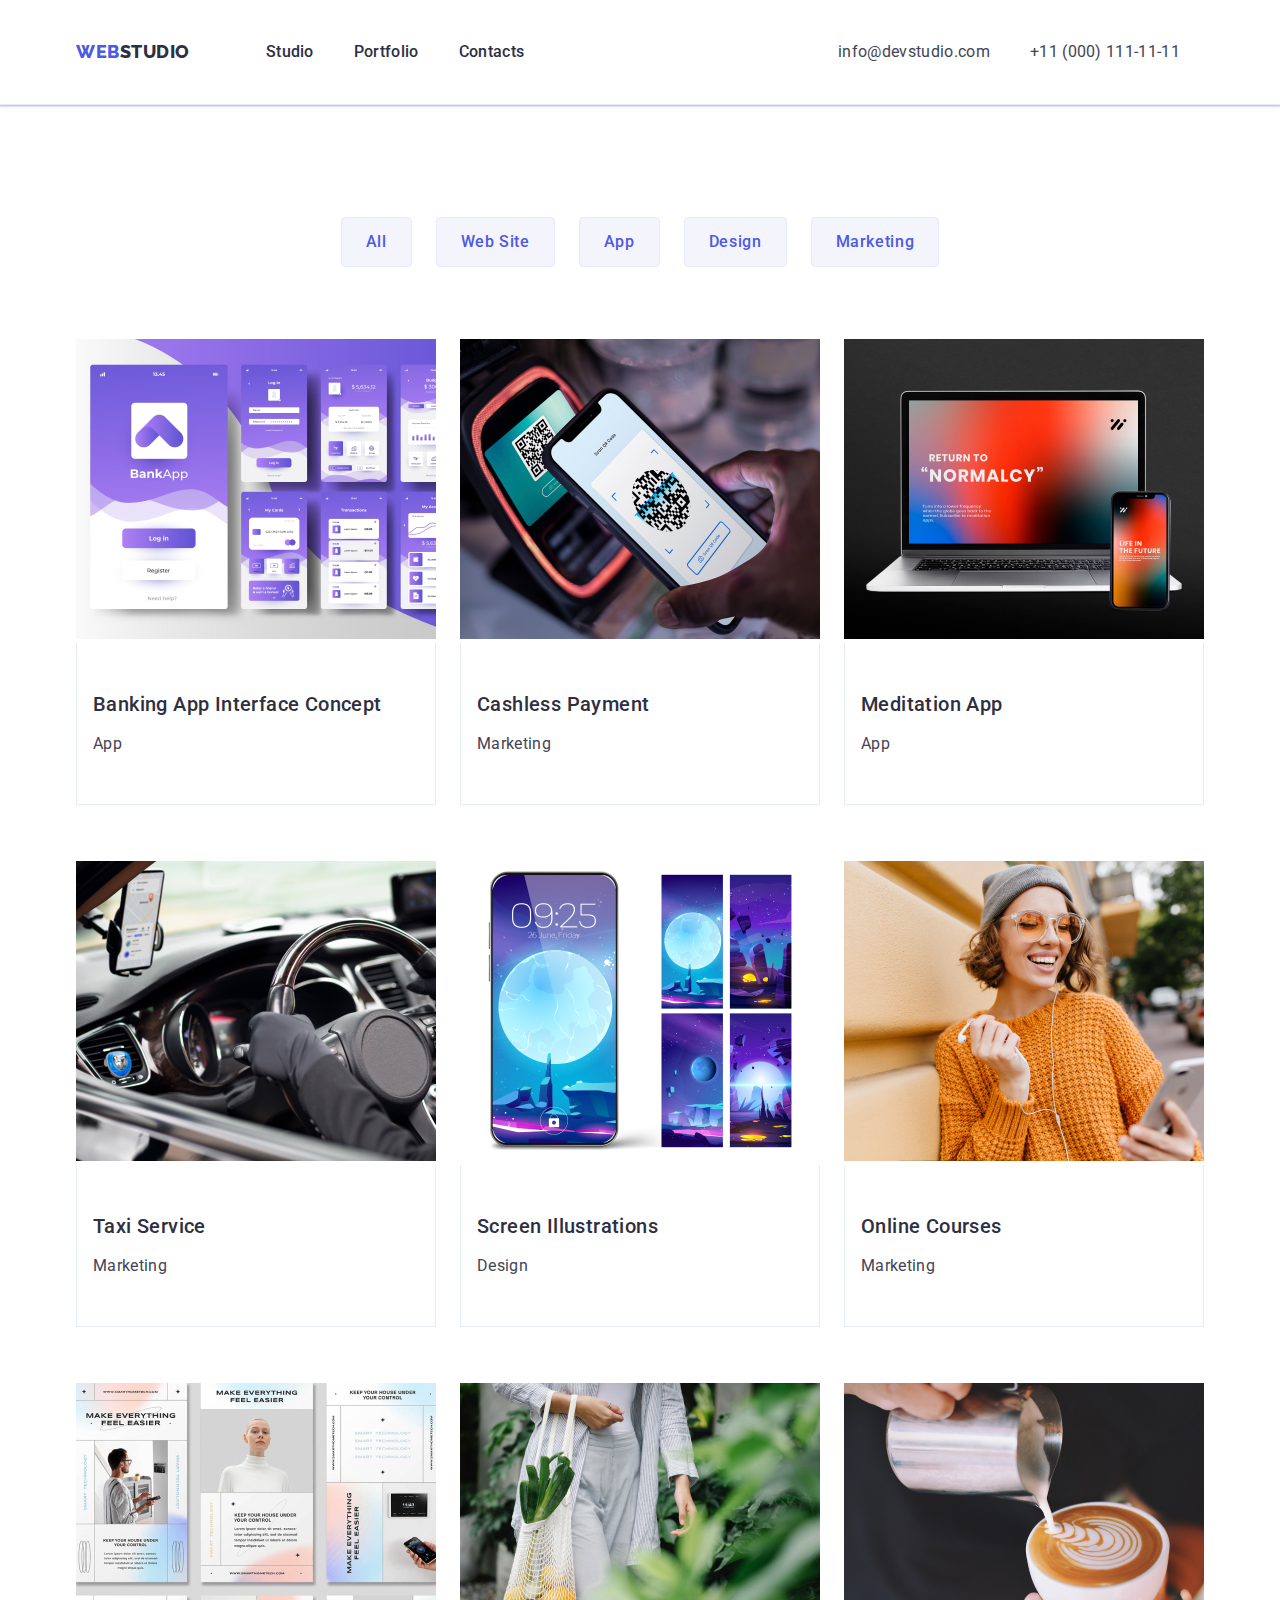
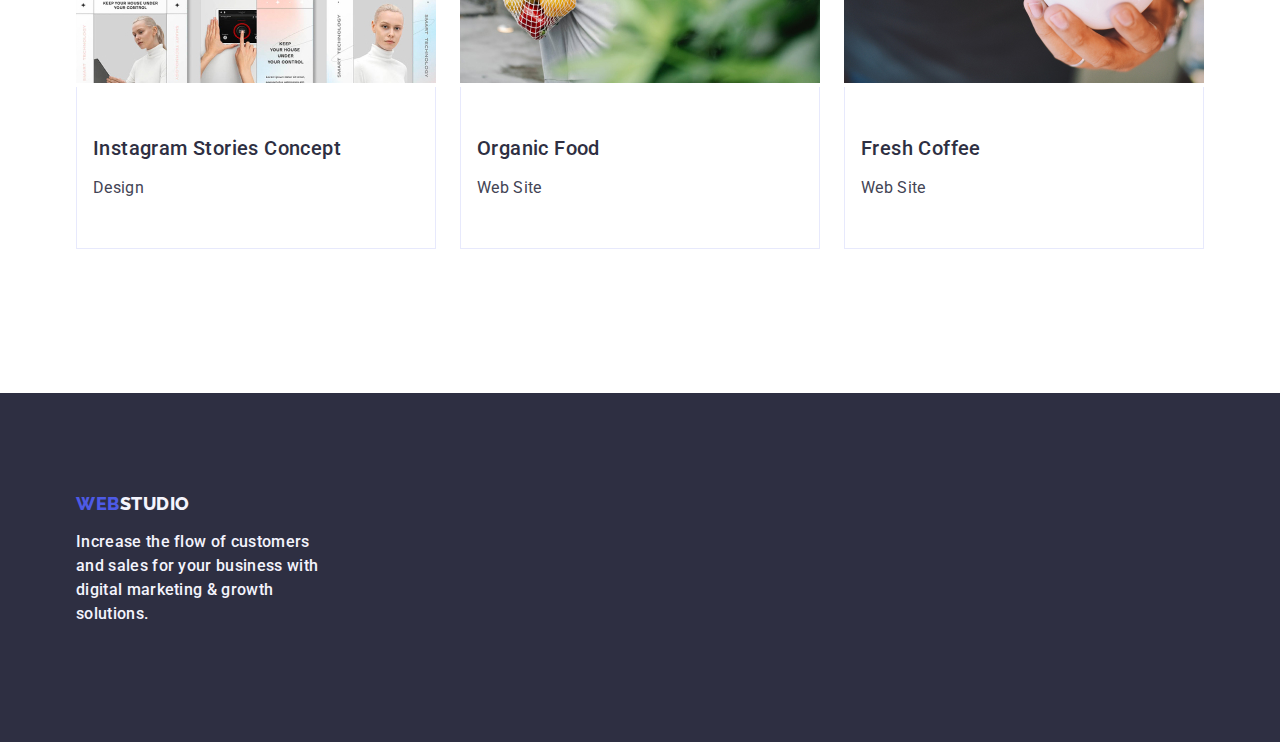
==== portfolio.html @ 09ea51d0 "Initial commit" ====
<!DOCTYPE html>
<html lang="en">
  <head>
    <meta charset="UTF-8" />
    <meta name="viewport" content="width=device-width, initial-scale=1.0" />
    <link rel="preconnect" href="https://fonts.googleapis.com" />
    <link rel="preconnect" href="https://fonts.gstatic.com" crossorigin />
    <link
      href="https://fonts.googleapis.com/css2?family=Raleway:wght@700&family=Roboto:wght@400;500;700;900&display=swap"
      rel="stylesheet"
    />
    <link
      rel="stylesheet"
      href="https://cdnjs.cloudflare.com/ajax/libs/modern-normalize/2.0.0/modern-normalize.min.css"
    />
    <link rel="stylesheet" href="./css/styles.css" />
    <title>Portfolio</title>
  </head>
  <body>
    <!-- Header -->
    <header class="main-header">
      <div class="div-class container">
        <nav class="nav-nav">
          <a href="./index.html" class="logo link"
            >Web<span class="logo-span">Studio</span></a
          >
          <ul class="nav-bar list">
            <li><a href="./index.html" class="tab-bar link">Studio</a></li>
            <li>
              <a href="./portfolio.html" class="tab-bar link">Portfolio</a>
            </li>
            <li><a href="" class="tab-bar link">Contacts</a></li>
          </ul>
        </nav>
        <address class="address-bar">
          <ul class="list list-class">
            <li>
              <a href="mailto:info@devstudio.com" class="address-elm link"
                >info@devstudio.com</a
              >
            </li>
            <li>
              <a href="tel:+110001111111" class="address-elm link">
                +11 (000) 111-11-11</a
              >
            </li>
          </ul>
        </address>
      </div>
    </header>
    <main>
      <section class="porto-section">
        <!--section-buttons-->
        <div class="container">
          <h1 class="visually-hidden">Everithing you need</h1>
          <ul class="list porto-list">
            <li><button type="button" class="push-me">All</button></li>
            <li><button type="button" class="push-me">Web Site</button></li>
            <li><button type="button" class="push-me">App</button></li>
            <li><button type="button" class="push-me">Design</button></li>
            <li><button type="button" class="push-me">Marketing</button></li>
          </ul>
          <!--section-photoes-->
          <ul class="list big-list">
            <li class="big-li">
              <a href="" class="link"
                ><img
                  src="./images/img11.jpg"
                  alt="banking app interface concept"
                  width="360"
                />
                <div class="about-link">
                  <h2 class="photo-line">Banking App Interface Concept</h2>
                  <p class="p-line">App</p>
                </div></a
              >
            </li>
            <li class="big-li">
              <a href="" class="link"
                ><img
                  src="./images/img21.jpg"
                  alt="cashless payment"
                  width="360"
                />
                <div class="about-link">
                  <h2 class="photo-line">Cashless Payment</h2>
                  <p class="p-line">Marketing</p>
                </div></a
              >
            </li>
            <li class="big-li">
              <a href="" class="link"
                ><img
                  src="./images/img31.jpg"
                  alt="photo laptop and phone"
                  width="360"
                />
                <div class="about-link">
                  <h2 class="photo-line">Meditation App</h2>
                  <p class="p-line">App</p>
                </div></a
              >
            </li>
            <li class="big-li">
              <a href="" class="link"
                ><img
                  src="./images/img41.jpg"
                  alt="photo-dashboard"
                  width="360"
                />
                <div class="about-link">
                  <h2 class="photo-line">Taxi Service</h2>
                  <p class="p-line">Marketing</p>
                </div></a
              >
            </li>
            <li class="big-li">
              <a href="" class="link"
                ><img
                  src="./images/img51.jpg"
                  alt="screen of a phone"
                  width="360"
                />
                <div class="about-link">
                  <h2 class="photo-line">Screen Illustrations</h2>
                  <p class="p-line">Design</p>
                </div></a
              >
            </li>
            <li class="big-li">
              <a href="" class="link"
                ><img
                  src="./images/img61.jpg"
                  alt="photo young woman"
                  width="360"
                />
                <div class="about-link">
                  <h2 class="photo-line">Online Courses</h2>
                  <p class="p-line">Marketing</p>
                </div></a
              >
            </li>
            <li class="big-li">
              <a href="" class="link"
                ><img
                  src="./images/img71.jpg"
                  alt="Instagram Stories"
                  width="360"
                />
                <div class="about-link">
                  <h2 class="photo-line">Instagram Stories Concept</h2>
                  <p class="p-line">Design</p>
                </div></a
              >
            </li>
            <li class="big-li">
              <a href="" class="link"
                ><img
                  src="./images/img81.jpg"
                  alt="photo vegetabels"
                  width="360"
                />
                <div class="about-link">
                  <h2 class="photo-line">Organic Food</h2>
                  <p class="p-line">Web Site</p>
                </div></a
              >
            </li>
            <li class="big-li">
              <a href="" class="link"
                ><img
                  src="./images/img91.jpg"
                  alt="cup of coffee"
                  width="360"
                />
                <div class="about-link">
                  <h2 class="photo-line">Fresh Coffee</h2>
                  <p class="p-line">Web Site</p>
                </div></a
              >
            </li>
          </ul>
        </div>
      </section>
    </main>
    <!-- Footer -->
    <footer class="big-toe">
      <div class="container">
        <a href="./index.html" class="logo link"
          >Web<span class="span-logo">Studio</span></a
        >
        <p class="p-footer">
          Increase the flow of customers and sales for your business with
          digital marketing & growth solutions.
        </p>
      </div>
    </footer>
  </body>
</html>
---- css/styles.css ----
:root {
  --white-color: #ffffff;
  --navy-color: #2e2f42;
  --iris-color: #4d5ae5;
  --ocean-color: #404bbf;
  --cloud-color: #f4f4fd;
  --slate-color: #434455;
}
/*Global Styles*/
body {
  color: var(--slate-color);
  font-family: "Roboto", sans-serif;
}
/*Header classes*/
.main-header {
  border-bottom: 1px solid #e7e9fc;
  box-shadow: 0px 2px 1px rgba(46, 47, 66, 0.08),
    0px 1px 1px rgba(46, 47, 66, 0.16), 0px 1px 6px rgba(46, 47, 66, 0.08);
}
.div-class {
  display: flex;
  justify-content: space-between;
}
.container {
  width: 1158px;
  margin: 0 auto;
  padding: 0 15px;
}
.nav-nav {
  display: flex;
  align-items: center;
}
.logo {
  color: var(--iris-color);
  font-family: "Raleway", sans-serif;
  font-size: 18px;
  font-style: normal;
  font-weight: 800;
  line-height: 1.17;
  letter-spacing: 0.03em;
  text-transform: uppercase;
  margin-right: 76px;
}
.link {
  text-decoration: none;
}
.logo-span {
  color: var(--navy-color);
}
.nav-bar {
  list-style: none;
  display: flex;
  gap: 40px;
}
.list {
  list-style-type: none;
  padding: 0;
}
.tab-bar {
  color: var(--NAVY-BLUE, #2e2f42);
  font-size: 16px;
  font-weight: 500;
  line-height: 1.5;
  letter-spacing: 0.02em;
  padding: 24px 0;
}
.tab-bar:hover,
.tab-bar:focus {
  color: var(--ocean-color);
}
.address-bar {
  font-style: normal;
  list-style-type: none;
  display: flex;
  align-items: center;
  gap: 40;
}
.list-class {
  display: flex;
  gap: 40px;
  padding: 24px;
}
.address-elm {
  color: var(--slate-color);
  font-weight: 400;
  font-size: 16px;
  line-height: 1.5;
  letter-spacing: 0.02em;
  text-decoration: none;
}
.address-elm:hover,
.address-elm:focus {
  color: var(--ocean-color);
}
/*Section 1*/
.hero-section {
  padding: 188px 0;
  margin: auto;
}
.styling {
  background-image: linear-gradient(
      rgba(46, 47, 66, 0.7),
      rgba(46, 47, 66, 0.7)
    ),
    url(../images/people-office.jpg);
  max-width: 1440px;
  background-repeat: no-repeat;
  background-position: center;
  background-size: cover;
}
.hero-title {
  color: var(--white-color);
  margin: 0 auto;
  font-size: 56px;
  line-height: 1.07;
  text-align: center;
  letter-spacing: 0.02em;
  max-width: 496px;
}
.hero-button {
  margin: 0 auto;
  background-color: var(--IRIS, #4d5ae5);
  font-family: "Roboto", sans-serif;
  font-weight: 500;
  font-size: 16px;
  line-height: 1.5;
  letter-spacing: 0.04em;
  color: var(--WHITE, #fff);
  display: block;
  min-width: 169px;
  height: 56px;
  border: none;
  border-radius: 4px;
  cursor: pointer;
  margin-top: 48px;
}
.hero-button:hover,
.hero-button:focus {
  color: var(--ocean-color);
}
/* Section 2 */
.how-to-do-it {
  padding: 120px 0;
}
.visually-hidden {
  position: absolute;
  width: 1px;
  height: 1px;
  margin: -1px;
  border: 0;
  padding: 0;
  white-space: nowrap;
  clip-path: inset(100%);
  clip: rect(0 0 0 0);
  overflow: hidden;
}
.best-list {
  display: flex;
  gap: 24px;
  padding: 0;
}
.best-list-elm {
  width: 100%;
  min-width: 264px;
}
.icons {
  display: flex;
  align-items: center;
  justify-content: center;
  height: 112px;
  background-color: var(--cloud-color);
  border-radius: 4px;
  margin-bottom: 8px;
}
.joker {
  color: var(--navy-color);
  font-weight: 500;
  font-size: 20px;
  line-height: 1.2;
  letter-spacing: 0.02em;
  margin-bottom: 8px;
  text-align: center;
}
.joker-plus {
  width: calc((100% - 72px) / 4);
}
.the-joker {
  font-size: 16px;
  line-height: 1.5;
  letter-spacing: 0.02em;
}
/* Sectia 3 */
.what-we-do {
  padding-bottom: 120px;
}
.what-we-do-list {
  display: flex;
  gap: 24px;
  padding: 0;
}
.team-and-job {
  color: var(--navy-color);
  font-size: 36px;
  line-height: 1.11;
  text-align: center;
  letter-spacing: 0.02em;
  text-transform: capitalize;
  margin-bottom: 72px;
}
.examples {
  flex-basis: calc((100% - 48px) / 3);
}
/* Section 4 */
.our-team {
  background-color: var(--cloud-color);
  padding: 120px 0;
}
.our-team-list {
  display: flex;
  gap: 24px;
  padding: 0;
}
.employee-list {
  flex-basis: calc((100% - 3 * 24px) / 4);
  border-radius: 0px 0px 4px 4px;
  background: var(--WHITE, #fff);
  box-shadow: 0px 2px 1px 0px rgba(46, 47, 66, 0.08),
    0px 1px 1px 0px rgba(46, 47, 66, 0.16),
    0px 1px 6px 0px rgba(46, 47, 66, 0.08);
}
.about-employee {
  padding: 32px 0;
}
.plus {
  text-align: center;
}
.media-employee {
  display: flex;
  gap: 24px;
  list-style: none;
  justify-content: center;
  padding-left: 0;
}
.list-team-svg {
  width: 40px;
  height: 40px;
}
.link-media {
  width: 100%;
  height: 100%;
  background-color: var(--iris-color);
  border-radius: 50%;
  display: flex;
  align-items: center;
  justify-content: center;
}
.link-media:hover,
.link-media:focus {
  background-color: #404bbf;
}
.svg-media {
  fill: #f4f4fd;
}
/* Section 5 */
.customers {
  padding: 120px 0;
}
.customers-title {
  font-family: "Roboto", sans-serif;
  font-size: 36px;
  line-height: 1.11;
  color: #2e2f42;
  margin-bottom: 72px;
  text-align: center;
}
.list-of-media-channels {
  display: flex;
  gap: 24px;
  list-style: none;
  height: 88px;
  padding-left: 0;
}
.list-of-six {
  width: calc((100% - 120px) / 6);
}
.the-six-elm {
  width: 100%;
  height: 100%;
  border: 1px solid #8e8f99;
  border-radius: 4px;
  display: flex;
  align-items: center;
  justify-content: center;
  color: #8e8f99;
}
.the-six-elm:hover,
.the-six-elm:focus {
  border-color: #404bbf;
  color: #404bbf;
}
.svg-of-the-six {
  fill: currentColor;
}
/* Footer */
.big-toe {
  background-color: var(--navy-color);
  margin: 0 auto;
  padding: 100px 0;
  display: flex;
  max-width: 1440px;
}
.footer-div {
  align-items: baseline;
  display: flex;
  max-width: 1440px;
  padding-left: 156px;
}
.second-footer-class {
  margin-right: 120px;
  width: 264px;
  height: 72px;
}
.loggos-f {
  display: inline-block;
  margin-bottom: 16px;
}
.span-logo {
  color: var(--cloud-color);
}
.p-footer {
  font-weight: 500;
  font-size: 16px;
  line-height: 1.5;
  letter-spacing: 0.02em;
  color: #f4f4fd;
  margin-bottom: 16px;
  max-width: 264px;
}
.second-p-footer {
  font-weight: 500;
  font-size: 16px;
  line-height: 1.5;
  letter-spacing: 0.02em;
  color: #ffffffff;
  margin-bottom: 16px;
}
.list-of-media-footer {
  display: flex;
  gap: 16px;
  list-style: none;
  padding-left: 0;
}
.list-of-four {
  width: 40px;
  height: 40px;
}
.the-four-elm {
  width: 100%;
  height: 100%;
  background-color: #4d5ae5;
  border-radius: 50%;
  display: flex;
  align-items: center;
  justify-content: center;
}
.the-four-elm:hover,
.the-four-elm:focus {
  background-color: #31d0aa;
}
.svg-of-the-four {
  fill: #f4f4f4fd;
}
/* Portfolio */
.porto-section {
  padding: 96px 0 120px 0;
}
.porto-list {
  display: flex;
  padding: 0;
  justify-content: center;
  gap: 24px;
  margin-bottom: 72px;
}
.push-me {
  font-family: "Roboto", sans-serif;
  color: var(--iris-color);
  font-weight: 500;
  font-size: 16px;
  line-height: 1.5;
  letter-spacing: 0.04em;
  background-color: var(--cloud-color);
  cursor: pointer;
  border: 1px solid #e7e9fc;
  padding: 12px 24px;
  border-radius: 4px;
}
.push-me:hover,
.push-me:focus {
  background-color: var(--ocean-color);
  color: var(--white-color);
}
.big-list {
  display: flex;
  padding: 0;
  flex-wrap: wrap;
  column-gap: 24px;
  row-gap: 48px;
}
.big-li {
  width: calc((100% - 48px) / 3);
}
.about-link {
  padding: 32px 16px;
  border: 1px solid #e7e9fc;
  border-top: 0;
  margin-bottom: 8px;
}
.photo-line {
  font-weight: 500;
  font-size: 20px;
  line-height: 1.2;
  letter-spacing: 0.02em;
  color: var(--navy-color);
  margin-bottom: 8px;
}
.p-line {
  font-size: 16px;
  line-height: 1.5;
  letter-spacing: 0.02em;
  color: var(--slate-color);
}
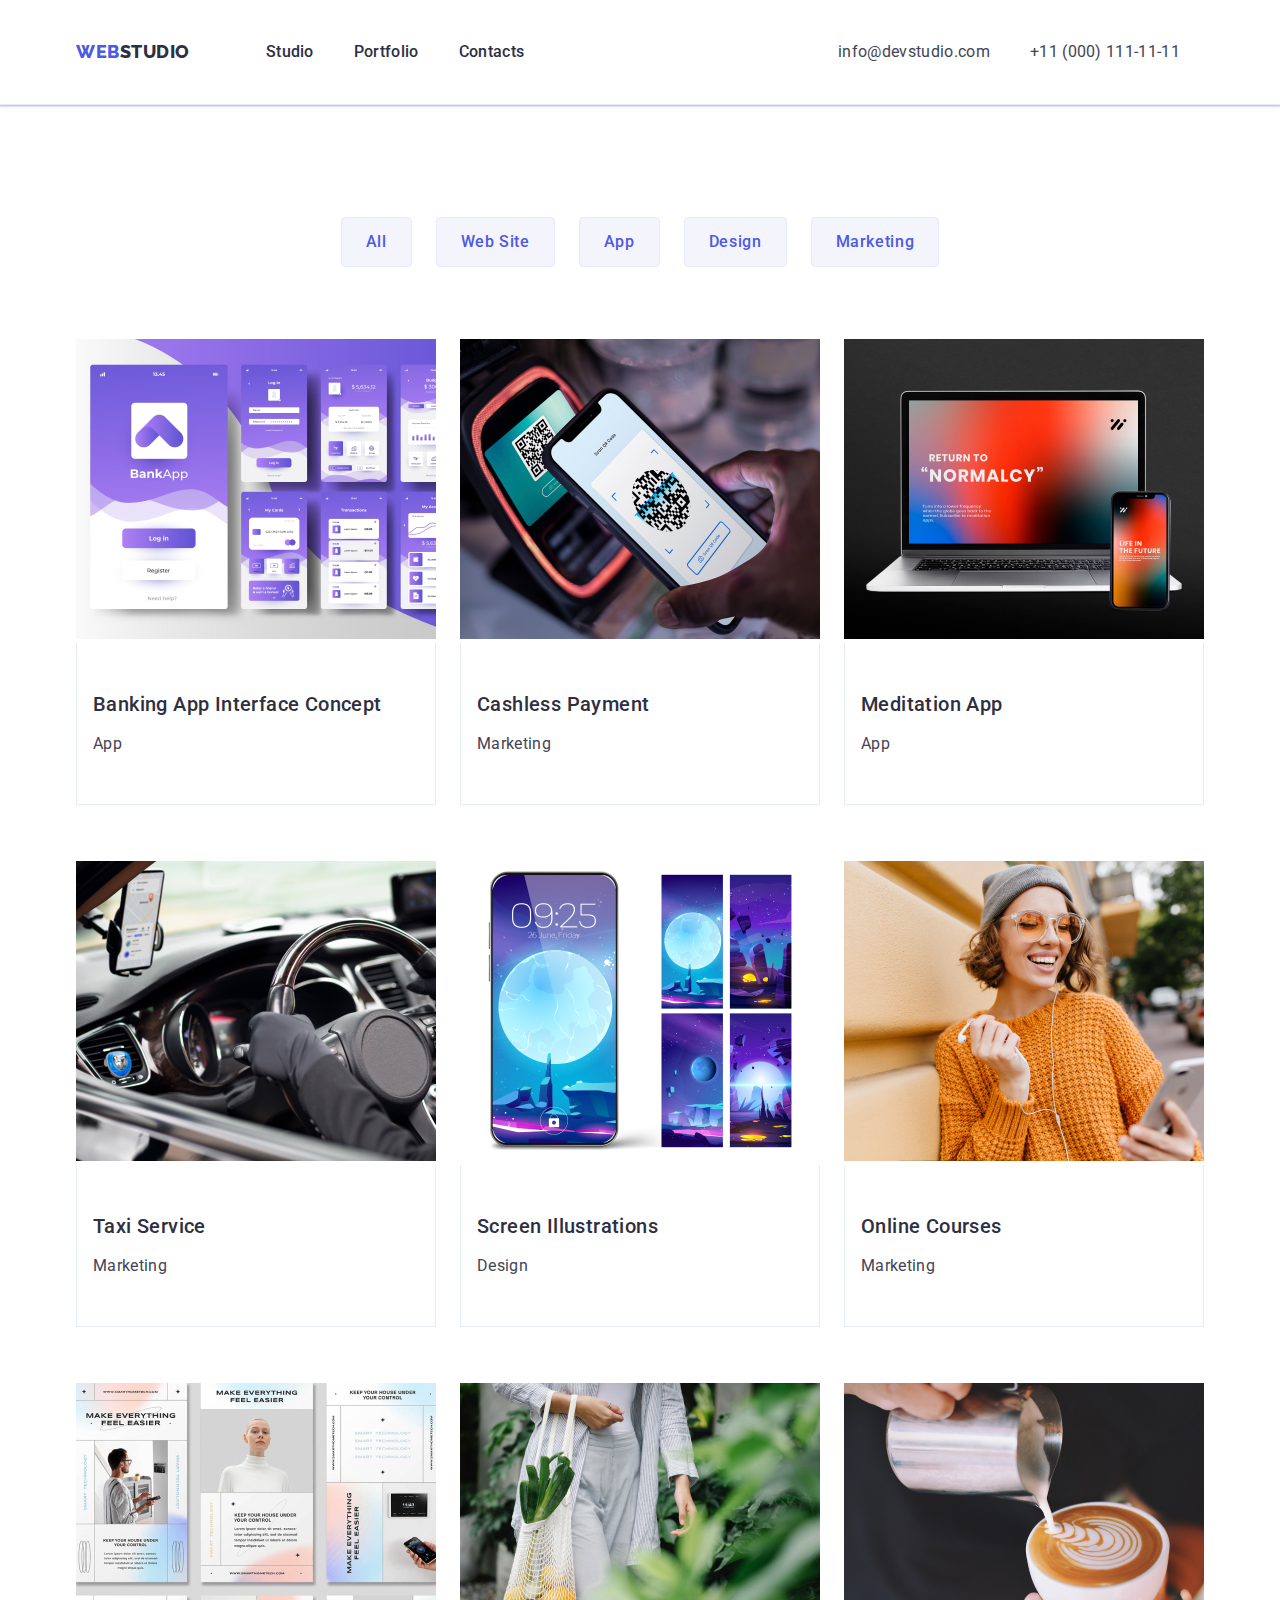
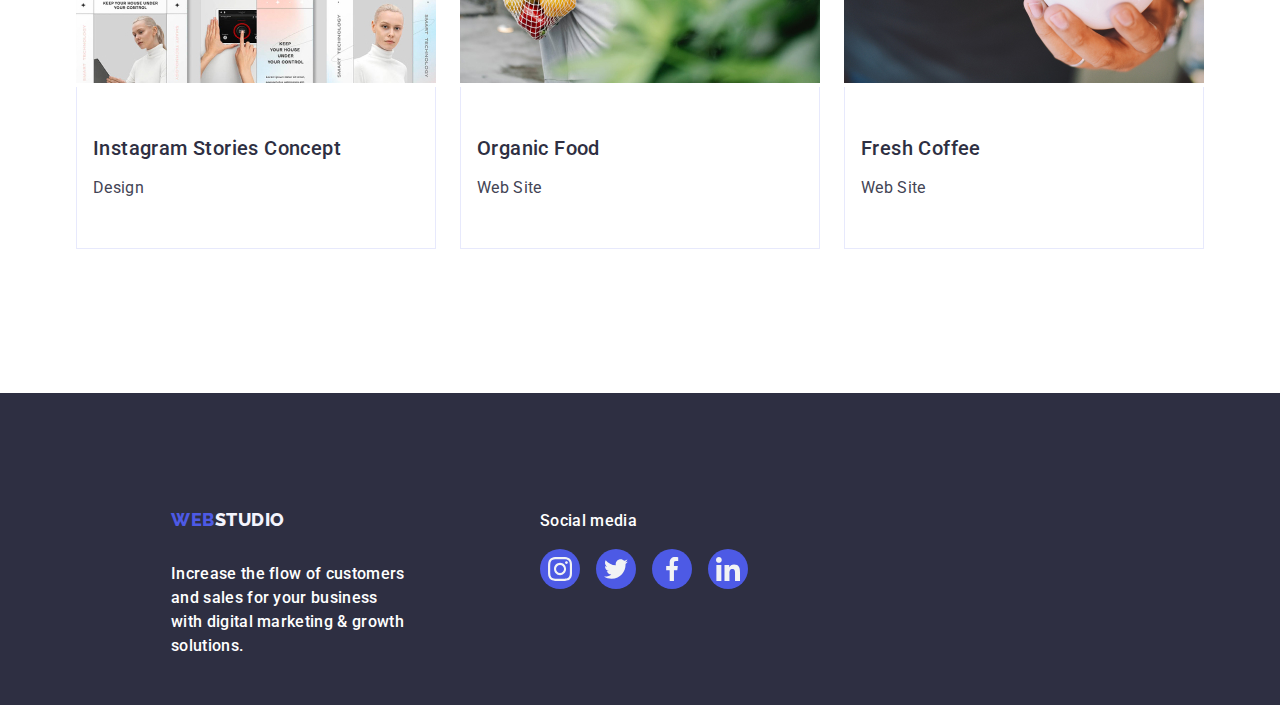
==== commit 5b6f9c40: "comit3" ====
--- a/portfolio.html
+++ b/portfolio.html
@@ -185,14 +185,49 @@
     </main>
     <!-- Footer -->
     <footer class="big-toe">
-      <div class="container">
-        <a href="./index.html" class="logo link"
-          >Web<span class="span-logo">Studio</span></a
-        >
-        <p class="p-footer">
-          Increase the flow of customers and sales for your business with
-          digital marketing & growth solutions.
-        </p>
+      <div class="footer-div">
+        <div class="container second-footer-class">
+          <a href="./index.html" class="logo link loggos-f"
+            >Web<span class="span-logo">Studio</span></a
+          >
+          <p class="p-footer">
+            Increase the flow of customers and sales for your business with
+            digital marketing & growth solutions.
+          </p>
+        </div>
+        <div>
+          <p class="second-p-footer">Social media</p>
+          <ul class="list-of-media-footer">
+            <li class="list-of-four">
+              <a class="the-four-elm" href="">
+                <svg class="svg-of-the-four" width="24" height="24">
+                  <use href="./images/icons.svg#logoinstagram"></use>
+                </svg>
+              </a>
+            </li>
+            <li class="list-of-four">
+              <a class="the-four-elm" href="">
+                <svg class="svg-of-the-four" width="24" height="24">
+                  <use href="./images/icons.svg#logotwitter"></use>
+                </svg>
+              </a>
+            </li>
+            <li class="list-of-four">
+              <a class="the-four-elm" href="">
+                <svg class="svg-of-the-four" width="24" height="24">
+                  <use href="./images/icons.svg#logofacebook"></use>
+                </svg>
+              </a>
+            </li>
+            <li class="list-of-four">
+              <a class="the-four-elm" href="">
+                <svg class="svg-of-the-four" width="24" height="24">
+                  <use href="./images/icons.svg#logolinkedin"></use>
+                </svg>
+              </a>
+            </li>
+          </ul>
+        </div>
       </div>
     </footer>
   </body>
--- a/css/styles.css
+++ b/css/styles.css
@@ -314,6 +314,7 @@
   display: flex;
   max-width: 1440px;
   padding-left: 156px;
+  margin-left: 0;
 }
 .second-footer-class {
   margin-right: 120px;
@@ -328,15 +329,10 @@
   color: var(--cloud-color);
 }
 .p-footer {
-  font-weight: 500;
-  font-size: 16px;
-  line-height: 1.5;
-  letter-spacing: 0.02em;
-  color: #f4f4fd;
-  margin-bottom: 16px;
   max-width: 264px;
 }
-.second-p-footer {
+.second-p-footer,
+.p-footer {
   font-weight: 500;
   font-size: 16px;
   line-height: 1.5;
@@ -362,6 +358,7 @@
   display: flex;
   align-items: center;
   justify-content: center;
+  transition: background-color 250ms cubic-bezier(0.4, 0, 0.2, 1);
 }
 .the-four-elm:hover,
 .the-four-elm:focus {
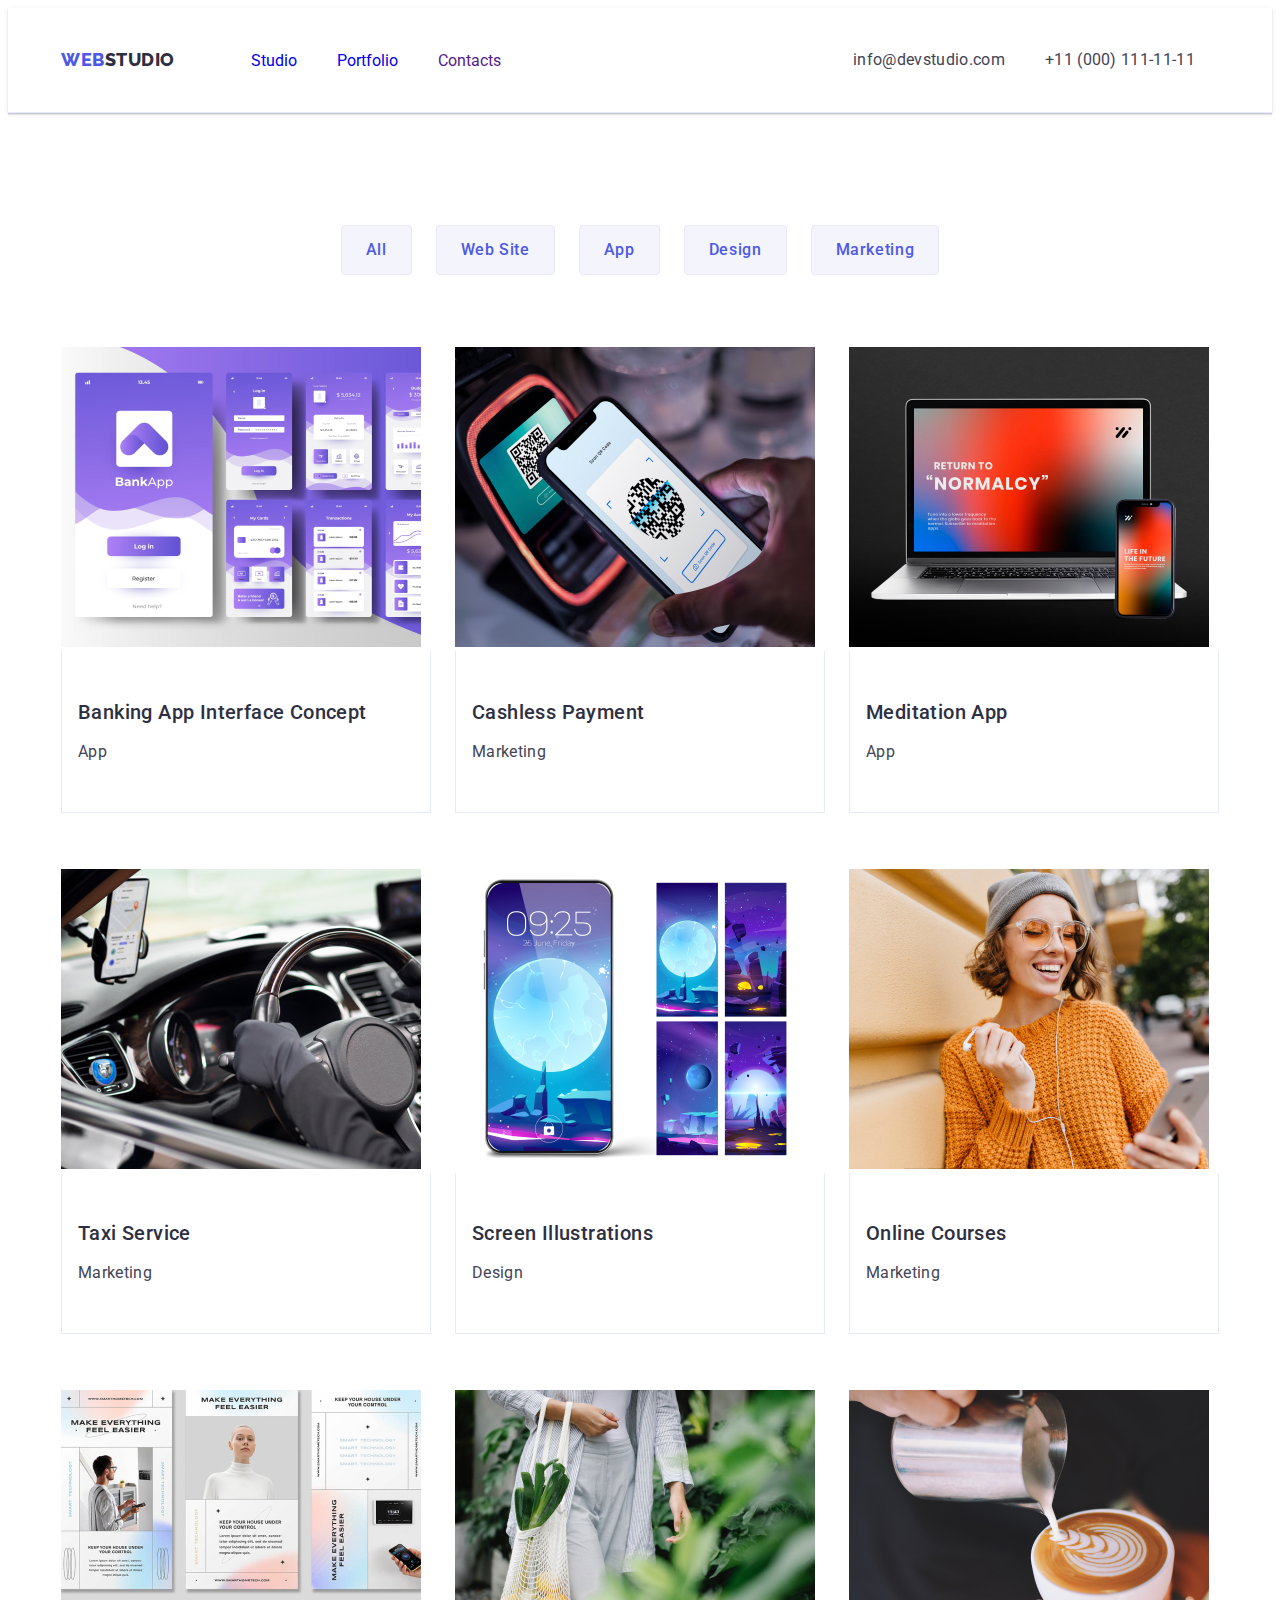
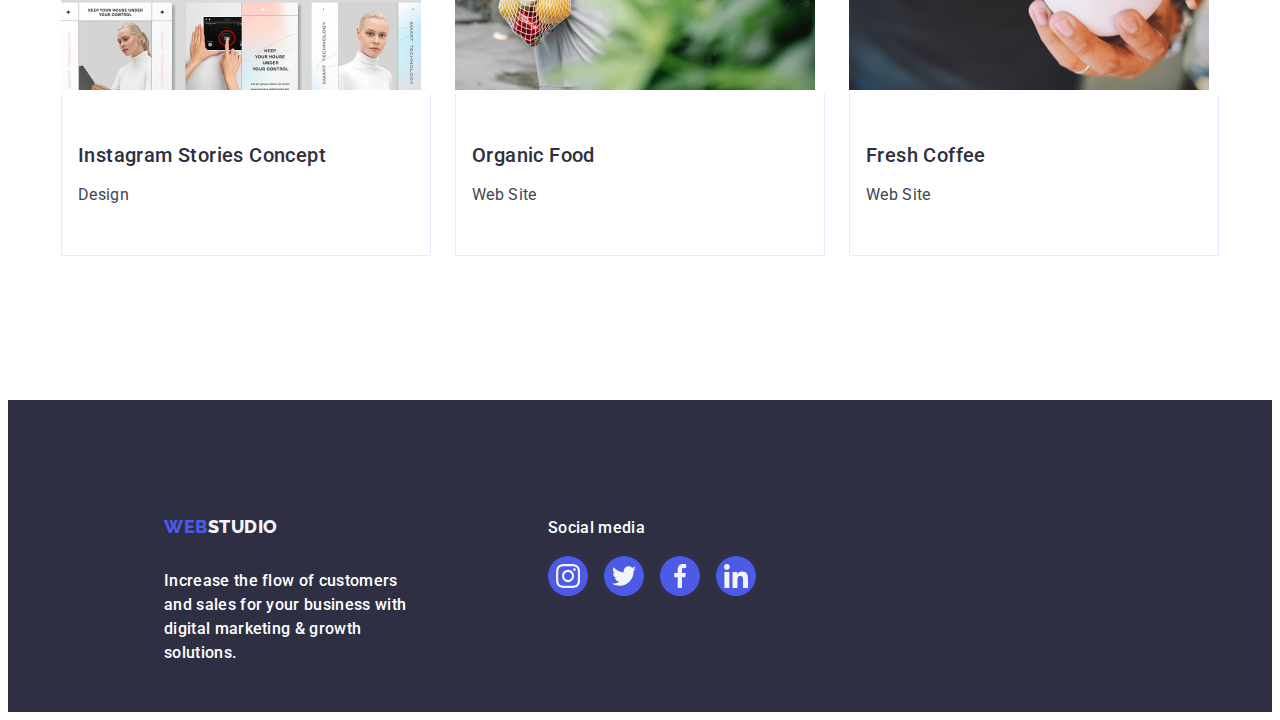
==== commit 929490d3: "comit3" ====
--- a/portfolio.html
+++ b/portfolio.html
@@ -3,15 +3,18 @@
   <head>
     <meta charset="UTF-8" />
     <meta name="viewport" content="width=device-width, initial-scale=1.0" />
+    <link
+      rel="stylesheet"
+      href="https://cdnjs.cloudflare.com/ajax/libs/modern-normalize/2.0.0/modern-normalize.min.css"
+      integrity="sha512-4xo8blKMVCiXpTaLzQSLSw3KFOVPWhm/TRtuPVc4WG6kUgjH6J03IBuG7JZPkcWMxJ5huwaBpOpnwYElP/m6wg=="
+      crossorigin="anonymous"
+      referrerpolicy="no-referrer"
+    />
     <link rel="preconnect" href="https://fonts.googleapis.com" />
     <link rel="preconnect" href="https://fonts.gstatic.com" crossorigin />
     <link
       href="https://fonts.googleapis.com/css2?family=Raleway:wght@700&family=Roboto:wght@400;500;700;900&display=swap"
       rel="stylesheet"
-    />
-    <link
-      rel="stylesheet"
-      href="https://cdnjs.cloudflare.com/ajax/libs/modern-normalize/2.0.0/modern-normalize.min.css"
     />
     <link rel="stylesheet" href="./css/styles.css" />
     <title>Portfolio</title>
@@ -63,12 +66,19 @@
           <!--section-photoes-->
           <ul class="list big-list">
             <li class="big-li">
-              <a href="" class="link"
-                ><img
-                  src="./images/img11.jpg"
-                  alt="banking app interface concept"
-                  width="360"
-                />
+              <a href="" class="link link-porto">
+                <div class="modal-div-img">
+                  <img
+                    src="./images/img11.jpg"
+                    alt="an-app-image"
+                    width="360"
+                  />
+                  <p class="modal-p-img">
+                    14 Stylish and User-Friendly App Design Concepts · Task
+                    Manager App · Calorie Tracker App · Exotic Fruit Ecommerce
+                    App · Cloud Storage App
+                  </p>
+                </div>
                 <div class="about-link">
                   <h2 class="photo-line">Banking App Interface Concept</h2>
                   <p class="p-line">App</p>
@@ -76,12 +86,19 @@
               >
             </li>
             <li class="big-li">
-              <a href="" class="link"
-                ><img
-                  src="./images/img21.jpg"
-                  alt="cashless payment"
-                  width="360"
-                />
+              <a href="" class="link link-porto">
+                <div class="modal-div-img">
+                  <img
+                    src="./images/img21.jpg"
+                    alt="photo-cashless-payment"
+                    width="360"
+                  />
+                  <p class="modal-p-img">
+                    14 Stylish and User-Friendly App Design Concepts · Task
+                    Manager App · Calorie Tracker App · Exotic Fruit Ecommerce
+                    App · Cloud Storage App
+                  </p>
+                </div>
                 <div class="about-link">
                   <h2 class="photo-line">Cashless Payment</h2>
                   <p class="p-line">Marketing</p>
@@ -89,12 +106,19 @@
               >
             </li>
             <li class="big-li">
-              <a href="" class="link"
-                ><img
-                  src="./images/img31.jpg"
-                  alt="photo laptop and phone"
-                  width="360"
-                />
+              <a href="" class="link link-porto">
+                <div class="modal-div-img">
+                  <img
+                    src="./images/img31.jpg"
+                    alt="laptop-and-phone"
+                    width="360"
+                  />
+                  <p class="modal-p-img">
+                    14 Stylish and User-Friendly App Design Concepts · Task
+                    Manager App · Calorie Tracker App · Exotic Fruit Ecommerce
+                    App · Cloud Storage App
+                  </p>
+                </div>
                 <div class="about-link">
                   <h2 class="photo-line">Meditation App</h2>
                   <p class="p-line">App</p>
@@ -102,12 +126,19 @@
               >
             </li>
             <li class="big-li">
-              <a href="" class="link"
-                ><img
-                  src="./images/img41.jpg"
-                  alt="photo-dashboard"
-                  width="360"
-                />
+              <a href="" class="link link-porto">
+                <div class="modal-div-img">
+                  <img
+                    src="./images/img41.jpg"
+                    alt="car-dashboard"
+                    width="360"
+                  />
+                  <p class="modal-p-img">
+                    14 Stylish and User-Friendly App Design Concepts · Task
+                    Manager App · Calorie Tracker App · Exotic Fruit Ecommerce
+                    App · Cloud Storage App
+                  </p>
+                </div>
                 <div class="about-link">
                   <h2 class="photo-line">Taxi Service</h2>
                   <p class="p-line">Marketing</p>
@@ -115,12 +146,19 @@
               >
             </li>
             <li class="big-li">
-              <a href="" class="link"
-                ><img
-                  src="./images/img51.jpg"
-                  alt="screen of a phone"
-                  width="360"
-                />
+              <a href="" class="link link-porto">
+                <div class="modal-div-img">
+                  <img
+                    src="./images/img51.jpg"
+                    alt="phone-and-screens-phone"
+                    width="360"
+                  />
+                  <p class="modal-p-img">
+                    14 Stylish and User-Friendly App Design Concepts · Task
+                    Manager App · Calorie Tracker App · Exotic Fruit Ecommerce
+                    App · Cloud Storage App
+                  </p>
+                </div>
                 <div class="about-link">
                   <h2 class="photo-line">Screen Illustrations</h2>
                   <p class="p-line">Design</p>
@@ -128,12 +166,15 @@
               >
             </li>
             <li class="big-li">
-              <a href="" class="link"
-                ><img
-                  src="./images/img61.jpg"
-                  alt="photo young woman"
-                  width="360"
-                />
+              <a href="" class="link link-porto">
+                <div class="modal-div-img">
+                  <img src="./images/img61.jpg" alt="youg-woman" width="360" />
+                  <p class="modal-p-img">
+                    14 Stylish and User-Friendly App Design Concepts · Task
+                    Manager App · Calorie Tracker App · Exotic Fruit Ecommerce
+                    App · Cloud Storage App
+                  </p>
+                </div>
                 <div class="about-link">
                   <h2 class="photo-line">Online Courses</h2>
                   <p class="p-line">Marketing</p>
@@ -141,12 +182,19 @@
               >
             </li>
             <li class="big-li">
-              <a href="" class="link"
-                ><img
-                  src="./images/img71.jpg"
-                  alt="Instagram Stories"
-                  width="360"
-                />
+              <a href="" class="link link-porto">
+                <div class="modal-div-img">
+                  <img
+                    src="./images/img71.jpg"
+                    alt="instagram-stories"
+                    width="360"
+                  />
+                  <p class="modal-p-img">
+                    14 Stylish and User-Friendly App Design Concepts · Task
+                    Manager App · Calorie Tracker App · Exotic Fruit Ecommerce
+                    App · Cloud Storage App
+                  </p>
+                </div>
                 <div class="about-link">
                   <h2 class="photo-line">Instagram Stories Concept</h2>
                   <p class="p-line">Design</p>
@@ -154,12 +202,19 @@
               >
             </li>
             <li class="big-li">
-              <a href="" class="link"
-                ><img
-                  src="./images/img81.jpg"
-                  alt="photo vegetabels"
-                  width="360"
-                />
+              <a href="" class="link link-porto">
+                <div class="modal-div-img">
+                  <img
+                    src="./images/img81.jpg"
+                    alt="bag-with-vegetabels"
+                    width="360"
+                  />
+                  <p class="modal-p-img">
+                    14 Stylish and User-Friendly App Design Concepts · Task
+                    Manager App · Calorie Tracker App · Exotic Fruit Ecommerce
+                    App · Cloud Storage App
+                  </p>
+                </div>
                 <div class="about-link">
                   <h2 class="photo-line">Organic Food</h2>
                   <p class="p-line">Web Site</p>
@@ -167,12 +222,19 @@
               >
             </li>
             <li class="big-li">
-              <a href="" class="link"
-                ><img
-                  src="./images/img91.jpg"
-                  alt="cup of coffee"
-                  width="360"
-                />
+              <a href="" class="link link-porto">
+                <div class="modal-div-img">
+                  <img
+                    src="./images/img91.jpg"
+                    alt="a-cup-of-coffee"
+                    width="360"
+                  />
+                  <p class="modal-p-img">
+                    14 Stylish and User-Friendly App Design Concepts · Task
+                    Manager App · Calorie Tracker App · Exotic Fruit Ecommerce
+                    App · Cloud Storage App
+                  </p>
+                </div>
                 <div class="about-link">
                   <h2 class="photo-line">Fresh Coffee</h2>
                   <p class="p-line">Web Site</p>
@@ -185,8 +247,8 @@
     </main>
     <!-- Footer -->
     <footer class="big-toe">
-      <div class="footer-div">
-        <div class="container second-footer-class">
+      <div class="container footer-div">
+        <div class="second-footer-class">
           <a href="./index.html" class="logo link loggos-f"
             >Web<span class="span-logo">Studio</span></a
           >
--- a/css/styles.css
+++ b/css/styles.css
@@ -31,38 +31,49 @@
   align-items: center;
 }
 .logo {
-  color: var(--iris-color);
   font-family: "Raleway", sans-serif;
+  font-weight: 800;
   font-size: 18px;
-  font-style: normal;
-  font-weight: 800;
   line-height: 1.17;
   letter-spacing: 0.03em;
   text-transform: uppercase;
+  color: var(--iris-color);
   margin-right: 76px;
 }
 .link {
   text-decoration: none;
+  position: relative;
+  transition: color 250ms cubic-bezier(0.4, 0, 0.2, 1);
+}
+.modal-link {
+  color: var(--ocean-color);
 }
 .logo-span {
   color: var(--navy-color);
 }
+.list {
+  list-style-type: none;
+  padding: 0;
+}
 .nav-bar {
   list-style: none;
   display: flex;
   gap: 40px;
 }
-.list {
-  list-style-type: none;
-  padding: 0;
-}
-.tab-bar {
-  color: var(--NAVY-BLUE, #2e2f42);
-  font-size: 16px;
-  font-weight: 500;
-  line-height: 1.5;
-  letter-spacing: 0.02em;
+.tab-bar::after {
+  font-weight: 500;
+  font-size: 16px;
+  line-height: 1.5;
+  letter-spacing: 0.02em;
+  color: var(--slate-color);
   padding: 24px 0;
+  background-color: var(--ocean-color);
+  content: "";
+  position: absolute;
+  left: 0;
+  bottom: -1px;
+  height: 4px;
+  border-radius: 2px;
 }
 .tab-bar:hover,
 .tab-bar:focus {
@@ -73,7 +84,7 @@
   list-style-type: none;
   display: flex;
   align-items: center;
-  gap: 40;
+  gap: 40px;
 }
 .list-class {
   display: flex;
@@ -81,11 +92,11 @@
   padding: 24px;
 }
 .address-elm {
+  font-weight: 400;
+  font-size: 16px;
+  line-height: 1.5;
+  letter-spacing: 0.02em;
   color: var(--slate-color);
-  font-weight: 400;
-  font-size: 16px;
-  line-height: 1.5;
-  letter-spacing: 0.02em;
   text-decoration: none;
 }
 .address-elm:hover,
@@ -380,21 +391,28 @@
 }
 .push-me {
   font-family: "Roboto", sans-serif;
-  color: var(--iris-color);
   font-weight: 500;
   font-size: 16px;
   line-height: 1.5;
   letter-spacing: 0.04em;
-  background-color: var(--cloud-color);
+  color: #4d5ae5;
+  background-color: #f4f4fd;
+  padding: 12px 24px;
+  border: 1px solid #e7e9fc;
+  border-radius: 4px;
   cursor: pointer;
-  border: 1px solid #e7e9fc;
-  padding: 12px 24px;
-  border-radius: 4px;
+  transition: color 250ms cubic-bezier(0.4, 0, 0.2, 1),
+    background-color 250ms cubic-bezier(0.4, 0, 0.2, 1),
+    border-color 250ms cubic-bezier(0.4, 0, 0.2, 1),
+    box-shadow 250ms cubic-bezier(0.4, 0, 0.2, 1);
 }
 .push-me:hover,
 .push-me:focus {
-  background-color: var(--ocean-color);
-  color: var(--white-color);
+  color: #ffffffff;
+  background-color: #404bbf;
+  border: 1px solid transparent;
+  box-shadow: 0px 3px 1px rgba(0, 0, 0, 0.1), 0px 2px 1px rgba(0, 0, 0, 0.08),
+    0px 2px 2px rgba(0, 0, 0, 0.12);
 }
 .big-list {
   display: flex;
@@ -405,6 +423,37 @@
 }
 .big-li {
   width: calc((100% - 48px) / 3);
+}
+.link-porto {
+  display: block;
+  transition: box-shadow 250ms cubic-bezier(0.4, 0, 0.2, 1);
+}
+.link-porto:hover,
+.link-porto:focus {
+  box-shadow: 0px 1px 6px rgba(46, 47, 66, 0.08),
+    0px 1px 1px rgba(46, 47, 66, 0.16), 0px 2px 1px rgba(46, 47, 66, 0.08);
+}
+.link-porto:hover .modal-p-img,
+.link-porto:focus .modal-p-img {
+  transform: translateY(0%);
+}
+.modal-div-img {
+  position: relative;
+  overflow: hidden;
+}
+.modal-p-img {
+  position: absolute;
+  top: 0;
+  font-size: 16px;
+  line-height: 1.5;
+  letter-spacing: 0.02em;
+  color: #f4f4f4fd;
+  padding: 40px 32px;
+  background-color: #4d5ae5;
+  height: 100%;
+  width: 100%;
+  transform: translateY(100%);
+  transition: transform 250ms cubic-bezier(0.4, 0, 0.2, 1);
 }
 .about-link {
   padding: 32px 16px;
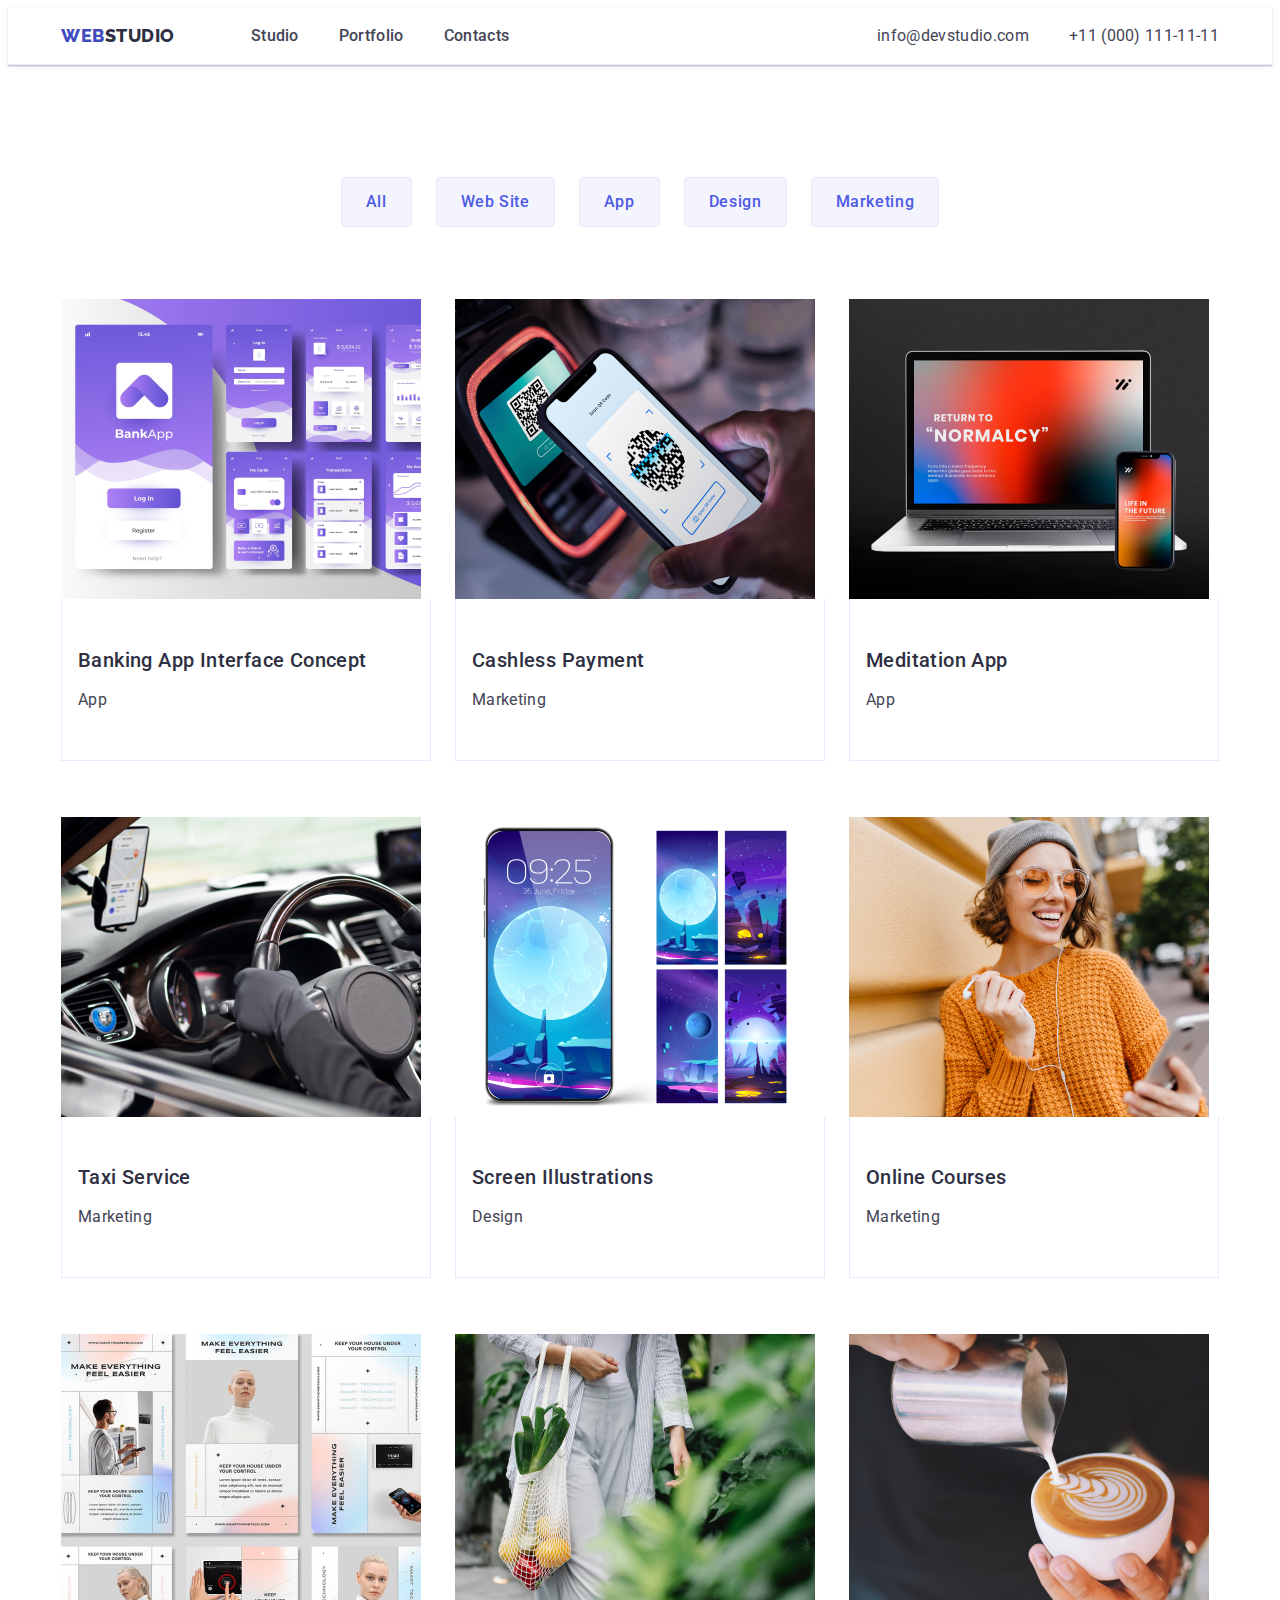
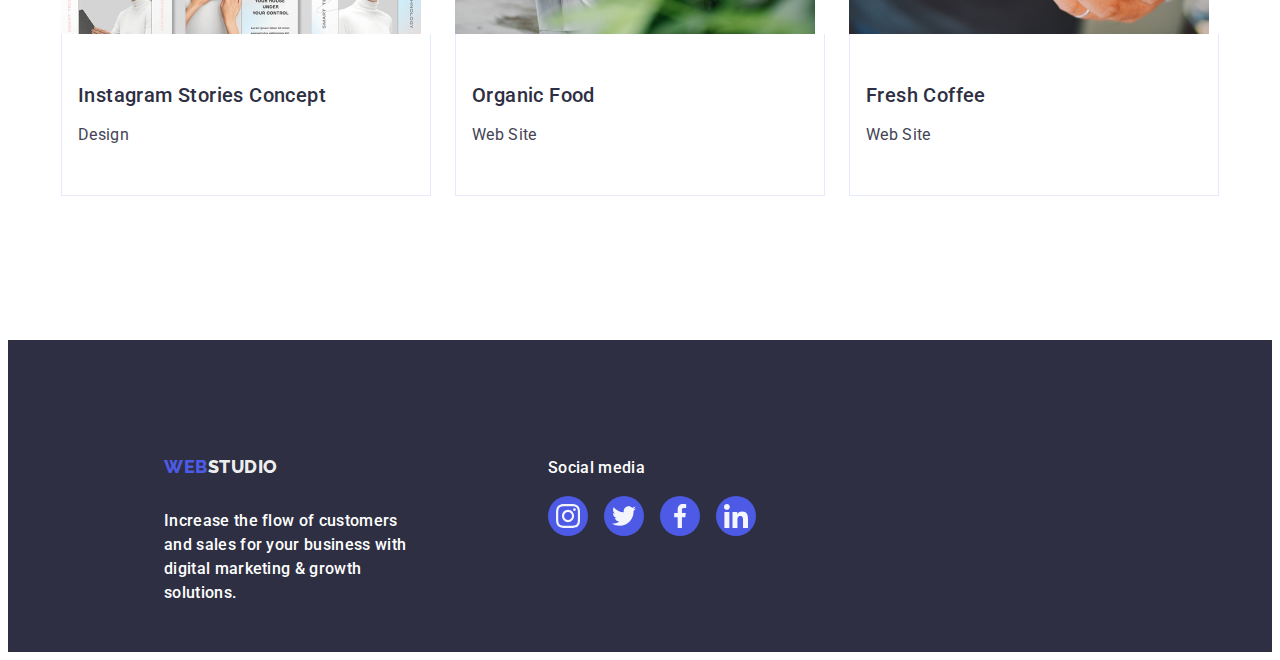
==== commit c9fa75b8: "lastcomit" ====
--- a/portfolio.html
+++ b/portfolio.html
@@ -20,11 +20,10 @@
     <title>Portfolio</title>
   </head>
   <body>
-    <!-- Header -->
     <header class="main-header">
       <div class="div-class container">
         <nav class="nav-nav">
-          <a href="./index.html" class="logo link"
+          <a href="./index.html" class="logo link modal-link"
             >Web<span class="logo-span">Studio</span></a
           >
           <ul class="nav-bar list">
@@ -53,9 +52,8 @@
     </header>
     <main>
       <section class="porto-section">
-        <!--section-buttons-->
         <div class="container">
-          <h1 class="visually-hidden">Everithing you need</h1>
+          <h1 class="visually-hidden">what we can do</h1>
           <ul class="list porto-list">
             <li><button type="button" class="push-me">All</button></li>
             <li><button type="button" class="push-me">Web Site</button></li>
@@ -63,7 +61,6 @@
             <li><button type="button" class="push-me">Design</button></li>
             <li><button type="button" class="push-me">Marketing</button></li>
           </ul>
-          <!--section-photoes-->
           <ul class="list big-list">
             <li class="big-li">
               <a href="" class="link link-porto">
@@ -245,7 +242,9 @@
         </div>
       </section>
     </main>
+
     <!-- Footer -->
+
     <footer class="big-toe">
       <div class="container footer-div">
         <div class="second-footer-class">
--- a/css/styles.css
+++ b/css/styles.css
@@ -6,12 +6,19 @@
   --cloud-color: #f4f4fd;
   --slate-color: #434455;
 }
-/*Global Styles*/
+/* Body */
+
 body {
-  color: var(--slate-color);
   font-family: "Roboto", sans-serif;
-}
-/*Header classes*/
+  color: #434455;
+}
+.big-body {
+  max-width: 1440px;
+  margin: 0 auto;
+}
+
+/* Header */
+
 .main-header {
   border-bottom: 1px solid #e7e9fc;
   box-shadow: 0px 2px 1px rgba(46, 47, 66, 0.08),
@@ -30,6 +37,7 @@
   display: flex;
   align-items: center;
 }
+
 .logo {
   font-family: "Raleway", sans-serif;
   font-weight: 800;
@@ -37,7 +45,7 @@
   line-height: 1.17;
   letter-spacing: 0.03em;
   text-transform: uppercase;
-  color: var(--iris-color);
+  color: #4d5ae5;
   margin-right: 76px;
 }
 .link {
@@ -45,11 +53,15 @@
   position: relative;
   transition: color 250ms cubic-bezier(0.4, 0, 0.2, 1);
 }
+.link:hover,
+.link:focus {
+  color: #404bbf;
+}
 .modal-link {
-  color: var(--ocean-color);
+  color: #404bbf;
 }
 .logo-span {
-  color: var(--navy-color);
+  color: #2e2f42;
 }
 .list {
   list-style-type: none;
@@ -60,24 +72,22 @@
   display: flex;
   gap: 40px;
 }
-.tab-bar::after {
+.tab-bar {
   font-weight: 500;
   font-size: 16px;
   line-height: 1.5;
   letter-spacing: 0.02em;
   color: var(--slate-color);
   padding: 24px 0;
-  background-color: var(--ocean-color);
+}
+.tab-bar::after {
   content: "";
   position: absolute;
   left: 0;
   bottom: -1px;
   height: 4px;
   border-radius: 2px;
-}
-.tab-bar:hover,
-.tab-bar:focus {
-  color: var(--ocean-color);
+  background-color: var(--ocean-color);
 }
 .address-bar {
   font-style: normal;
@@ -89,21 +99,18 @@
 .list-class {
   display: flex;
   gap: 40px;
-  padding: 24px;
 }
 .address-elm {
   font-weight: 400;
   font-size: 16px;
   line-height: 1.5;
   letter-spacing: 0.02em;
-  color: var(--slate-color);
+  color: #434455;
   text-decoration: none;
 }
-.address-elm:hover,
-.address-elm:focus {
-  color: var(--ocean-color);
-}
-/*Section 1*/
+
+/* Section-1 ( Hero section ) */
+
 .hero-section {
   padding: 188px 0;
   margin: auto;
@@ -114,29 +121,30 @@
       rgba(46, 47, 66, 0.7)
     ),
     url(../images/people-office.jpg);
-  max-width: 1440px;
+
   background-repeat: no-repeat;
   background-position: center;
   background-size: cover;
 }
 .hero-title {
-  color: var(--white-color);
   margin: 0 auto;
   font-size: 56px;
   line-height: 1.07;
   text-align: center;
   letter-spacing: 0.02em;
+  color: #ffffff;
   max-width: 496px;
 }
 .hero-button {
   margin: 0 auto;
-  background-color: var(--IRIS, #4d5ae5);
+  background-color: #4d5ae5;
   font-family: "Roboto", sans-serif;
   font-weight: 500;
   font-size: 16px;
   line-height: 1.5;
   letter-spacing: 0.04em;
-  color: var(--WHITE, #fff);
+  color: #ffffff;
+  cursor: pointer;
   display: block;
   min-width: 169px;
   height: 56px;
@@ -147,12 +155,15 @@
 }
 .hero-button:hover,
 .hero-button:focus {
-  color: var(--ocean-color);
-}
-/* Section 2 */
+  background-color: #404bbf;
+}
+
+/* Section-2 ( How we do it ) */
+
 .how-to-do-it {
   padding: 120px 0;
 }
+
 .visually-hidden {
   position: absolute;
   width: 1px;
@@ -168,9 +179,8 @@
 .best-list {
   display: flex;
   gap: 24px;
-  padding: 0;
-}
-.best-list-elm {
+}
+.the-hop {
   width: 100%;
   min-width: 264px;
 }
@@ -179,18 +189,21 @@
   align-items: center;
   justify-content: center;
   height: 112px;
-  background-color: var(--cloud-color);
+  background-color: #f4f4fd;
   border-radius: 4px;
   margin-bottom: 8px;
 }
+
 .joker {
-  color: var(--navy-color);
   font-weight: 500;
   font-size: 20px;
   line-height: 1.2;
   letter-spacing: 0.02em;
+  color: #2e2f42;
   margin-bottom: 8px;
+  background-color: #ffffffff;
   text-align: center;
+  margin-bottom: 8px;
 }
 .joker-plus {
   width: calc((100% - 72px) / 4);
@@ -199,39 +212,42 @@
   font-size: 16px;
   line-height: 1.5;
   letter-spacing: 0.02em;
-}
-/* Sectia 3 */
+  color: #434455;
+}
+
+/* Section-3 (What we do) */
+
 .what-we-do {
   padding-bottom: 120px;
 }
 .what-we-do-list {
   display: flex;
   gap: 24px;
-  padding: 0;
 }
 .team-and-job {
-  color: var(--navy-color);
   font-size: 36px;
   line-height: 1.11;
   text-align: center;
   letter-spacing: 0.02em;
   text-transform: capitalize;
+  color: #2e2f42;
   margin-bottom: 72px;
 }
 .examples {
   flex-basis: calc((100% - 48px) / 3);
 }
-/* Section 4 */
+
+/* Section-4 (Our team ) */
+
 .our-team {
-  background-color: var(--cloud-color);
+  background-color: #f4f4fd;
   padding: 120px 0;
 }
 .our-team-list {
   display: flex;
   gap: 24px;
-  padding: 0;
-}
-.employee-list {
+}
+.employ-list {
   flex-basis: calc((100% - 3 * 24px) / 4);
   border-radius: 0px 0px 4px 4px;
   background: var(--WHITE, #fff);
@@ -239,13 +255,13 @@
     0px 1px 1px 0px rgba(46, 47, 66, 0.16),
     0px 1px 6px 0px rgba(46, 47, 66, 0.08);
 }
-.about-employee {
+.about-employ {
   padding: 32px 0;
 }
 .plus {
   text-align: center;
 }
-.media-employee {
+.media-employ {
   display: flex;
   gap: 24px;
   list-style: none;
@@ -259,11 +275,12 @@
 .link-media {
   width: 100%;
   height: 100%;
-  background-color: var(--iris-color);
+  background-color: #4d5ae5;
   border-radius: 50%;
   display: flex;
   align-items: center;
   justify-content: center;
+  transition: background-color 250ms cubic-bezier(0.4, 0, 0.2, 1);
 }
 .link-media:hover,
 .link-media:focus {
@@ -272,7 +289,9 @@
 .svg-media {
   fill: #f4f4fd;
 }
-/* Section 5 */
+
+/* Section-5 */
+
 .customers {
   padding: 120px 0;
 }
@@ -303,6 +322,8 @@
   align-items: center;
   justify-content: center;
   color: #8e8f99;
+  transition: border-color 250ms cubic-bezier(0.4, 0, 0.2, 1),
+    color 250ms cubic-bezier(0.4, 0, 0.2, 1);
 }
 .the-six-elm:hover,
 .the-six-elm:focus {
@@ -313,8 +334,9 @@
   fill: currentColor;
 }
 /* Footer */
+
 .big-toe {
-  background-color: var(--navy-color);
+  background-color: #2e2f42;
   margin: 0 auto;
   padding: 100px 0;
   display: flex;
@@ -332,18 +354,24 @@
   width: 264px;
   height: 72px;
 }
+
 .loggos-f {
   display: inline-block;
   margin-bottom: 16px;
 }
 .span-logo {
-  color: var(--cloud-color);
+  color: #f4f4f4fd;
 }
 .p-footer {
+  font-weight: 500;
+  font-size: 16px;
+  line-height: 1.5;
+  letter-spacing: 0.02em;
+  color: #ffffffff;
+  margin-bottom: 16px;
   max-width: 264px;
 }
-.second-p-footer,
-.p-footer {
+.second-p-footer {
   font-weight: 500;
   font-size: 16px;
   line-height: 1.5;
@@ -378,7 +406,70 @@
 .svg-of-the-four {
   fill: #f4f4f4fd;
 }
+
+/* Modal */
+
+.modal-script {
+  z-index: 10;
+  position: fixed;
+  top: 0;
+  left: 0;
+  width: 100%;
+  height: 100%;
+  background-color: rgba(46, 47, 66, 0.4);
+  transition: opacity 250ms cubic-bezier(0.4, 0, 0.2, 1),
+    visibility 250ms cubic-bezier(0.4, 0, 0.2, 1);
+}
+.is-hidden {
+  opacity: 0;
+  visibility: hidden;
+  pointer-events: none;
+}
+.modal-window {
+  position: absolute;
+  top: 50%;
+  left: 50%;
+  transform: translate(-50%, -50%) scale(1);
+  width: 408px;
+  min-height: 584px;
+  background: #fcfcfc;
+  box-shadow: 0px 1px 1px rgba(0, 0, 0, 0.14), 0px 1px 3px rgba(0, 0, 0, 0.12),
+    0px 2px 1px rgba(0, 0, 0, 0.2);
+  border-radius: 4px;
+  transition: transform 250ms cubic-bezier(0.4, 0, 0.2, 1);
+}
+.modal-close {
+  position: absolute;
+  top: 24px;
+  right: 24px;
+  width: 24px;
+  height: 24px;
+  border-radius: 50%;
+  display: flex;
+  align-items: center;
+  justify-content: center;
+  background-color: #e7e9fc;
+  border: 1px solid rgba(0, 0, 0, 0.1);
+  padding: 0;
+  cursor: pointer;
+  transition: background-color 250ms cubic-bezier(0.4, 0, 0.2, 1),
+    border 250ms cubic-bezier(0.4, 0, 0.2, 1);
+}
+.modal-close:hover,
+.modal-close:focus {
+  border: none;
+  background-color: #404bbf;
+  fill: #ffffff;
+}
+.modal-svg {
+  transition: fill 250ms cubic-bezier(0.4, 0, 0.2, 1);
+}
+
 /* Portfolio */
+
+img {
+  display: block;
+}
 .porto-section {
   padding: 96px 0 120px 0;
 }
@@ -466,12 +557,12 @@
   font-size: 20px;
   line-height: 1.2;
   letter-spacing: 0.02em;
-  color: var(--navy-color);
+  color: #2e2f42;
   margin-bottom: 8px;
 }
 .p-line {
   font-size: 16px;
   line-height: 1.5;
   letter-spacing: 0.02em;
-  color: var(--slate-color);
-}
+  color: #434455;
+}
